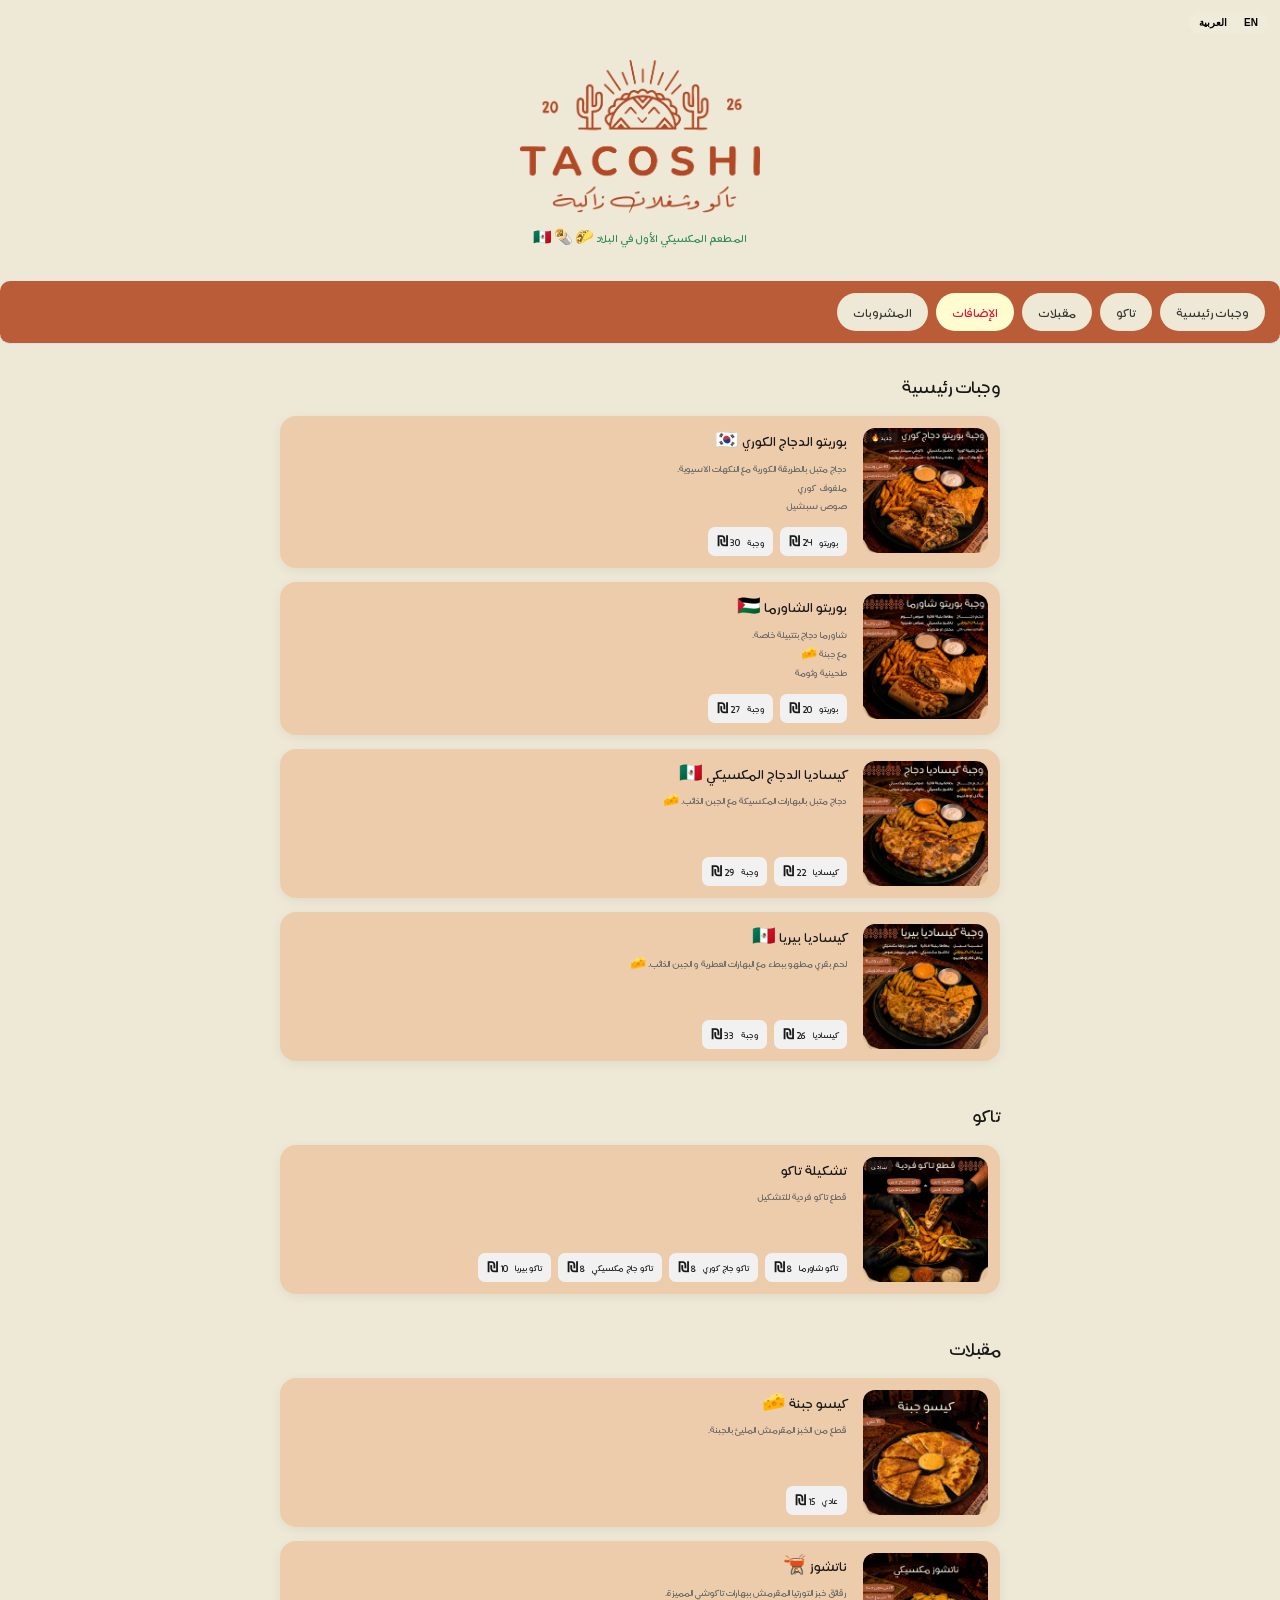
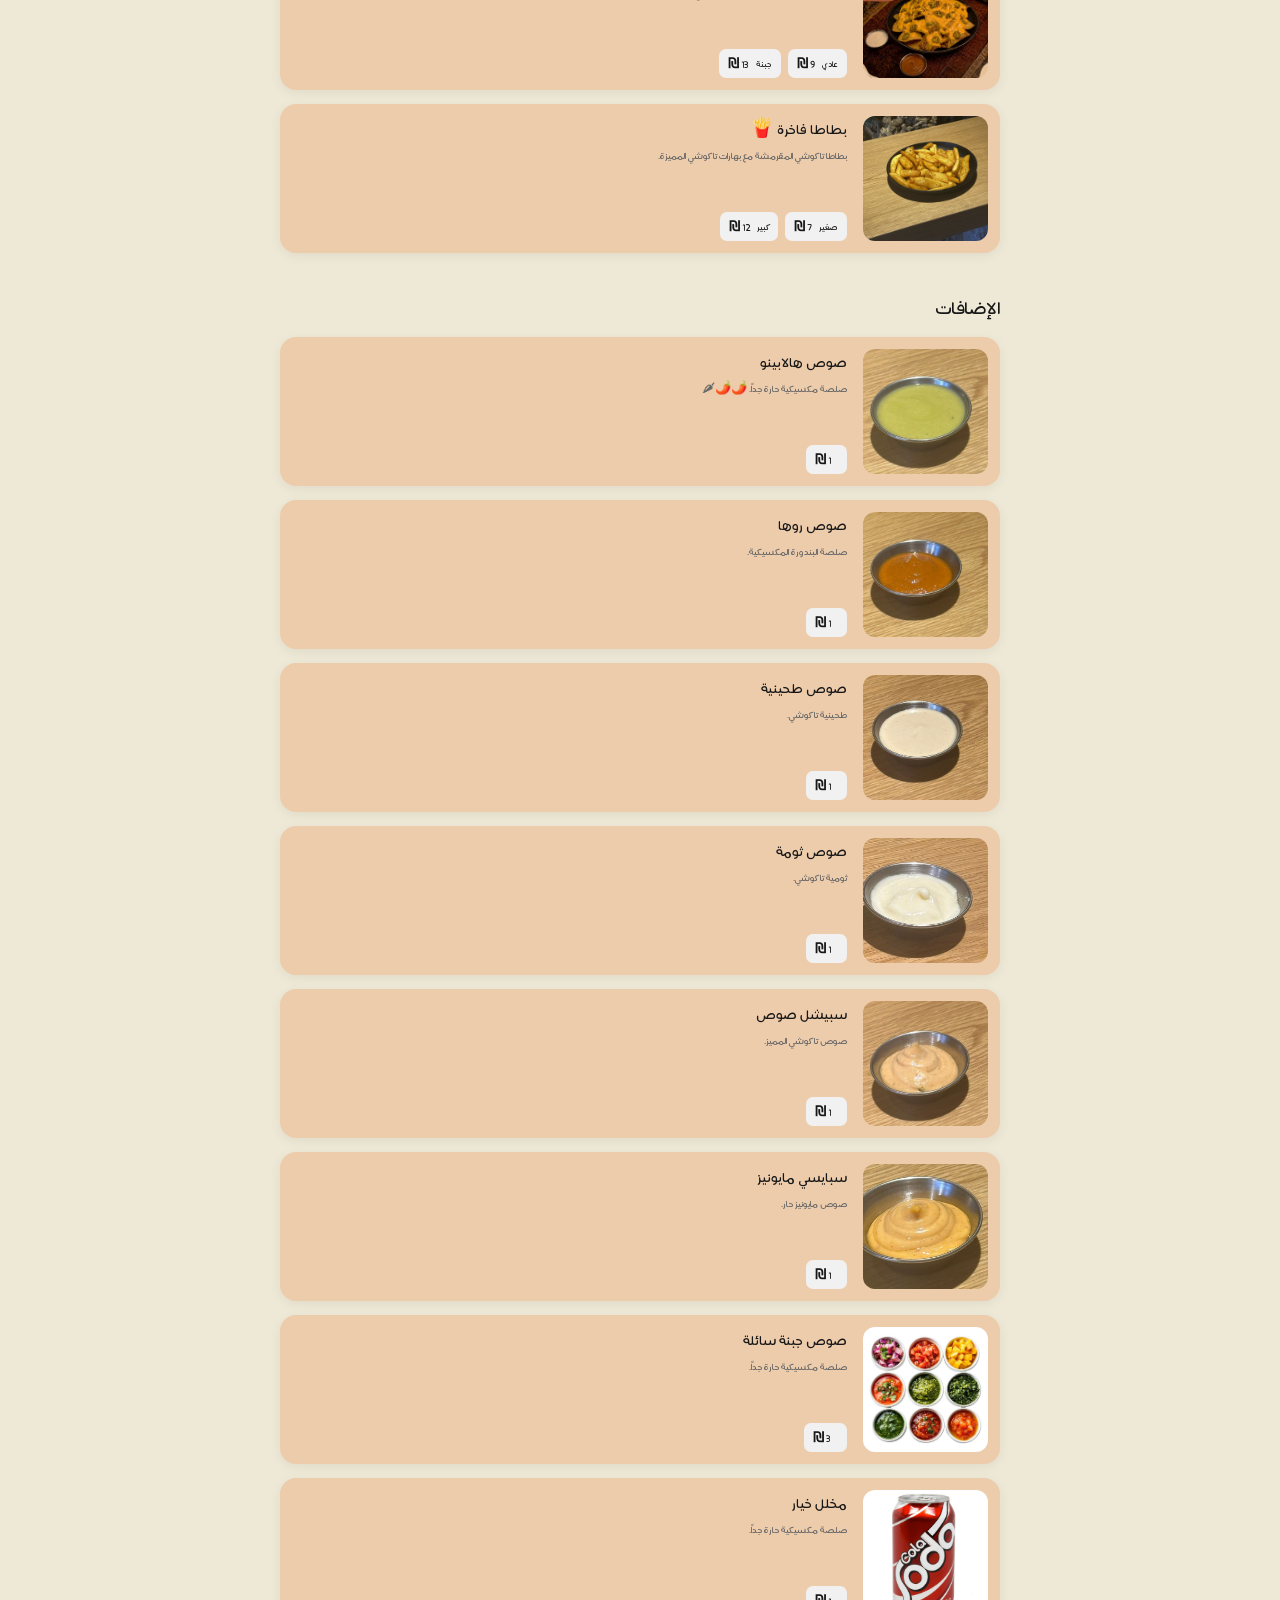
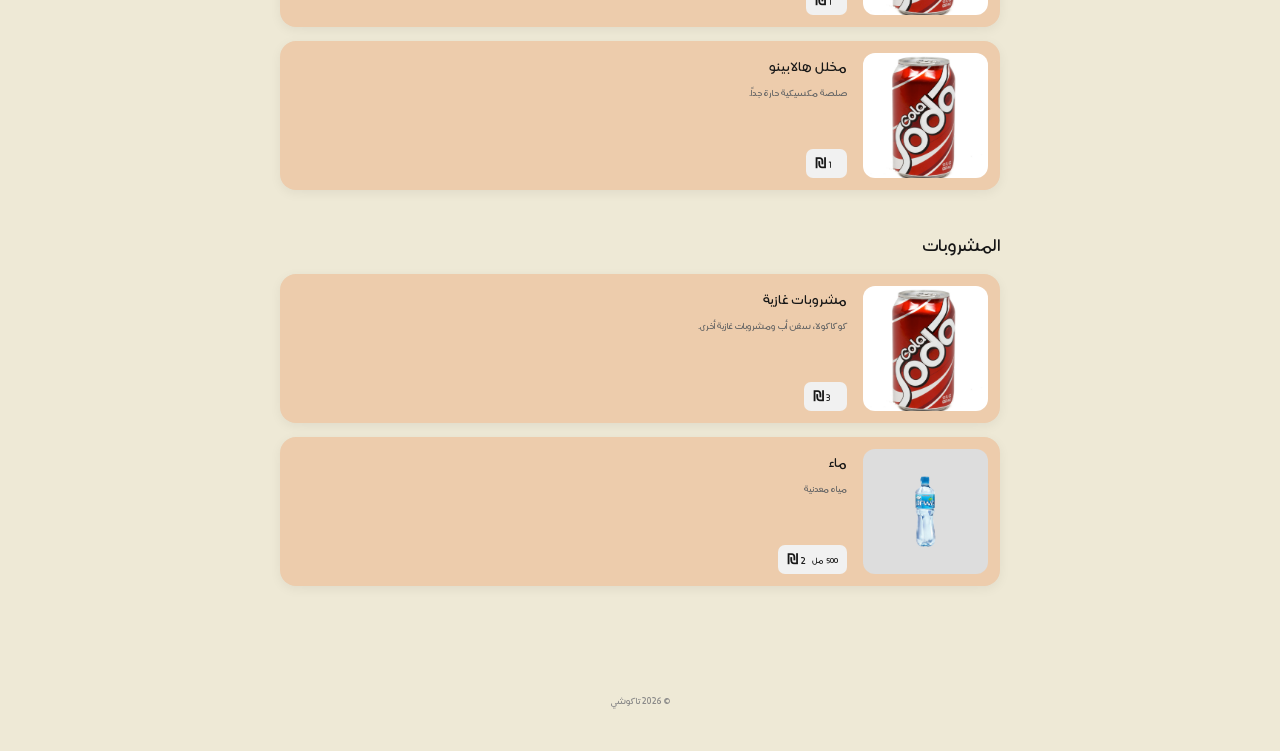
==== index.html @ 069c5f66 "Add files via upload" ====
<!DOCTYPE html>
<html lang="en" dir="ltr">

<head>
    <meta charset="UTF-8">

    <meta
        name="viewport"
        content="width=device-width, initial-scale=1.0"
    >

    <title>Tacoshi – تاكوشي</title>

    <link rel="stylesheet" href="style.css">
</head>
<div id="imageModal" class="image-modal">
    <button id="closeModal" class="close-modal">&times;</button>

    <img id="modalImage" src="" alt="">

</div>
<body style = "background: #eee9d6;" >

    <header class="hero">

        <div class="language-switcher">
            <button id="englishButton">EN</button>
            <button id="arabicButton">العربية</button>
        </div>

        <div class="logo">
			<img src="images/logo.png" alt="Your Restaurant logo">
        </div>

   

        <p id="restaurantTagline">
            المطعم المكسيكي الأول في البلاد 🌮 🌯 🇲🇽
        </p>
    </header>


    <div class="category-nav-wrapper">

    <nav
        class="category-nav"
        id="categoryNav"
    >
    </nav>

</div>


    <main id="menu">
    </main>


    <footer>
        <p id="footerText">
            © 2026 تاكوشي
        </p>
    </footer>


    <script src="app.js"></script>

</body>

</html>
---- style.css ----
#restaurantTagline {
    animation: softFlash 4s ease-in-out infinite;
}

@keyframes softFlash {
    0%,
    100% {
        opacity: 0.7;
        text-shadow: 0 0 0 rgba(255, 255, 255, 0);\
		color: limegreen;
    }

    50% {
        opacity: 1;
        text-shadow:
            0 0 8px rgba(255, 255, 255, 0.35);
			color: #00A86B;
    }
}

@font-face {
    font-family: 'TacoshiFont';
    src: url('fonts/FFHekaya-Light.woff') format('woff'),
		  url('fonts/FFHekaya-Light.woff2') format('woff2'),
          url('fonts/FFHekaya-Light.otf') format('opentype');
    font-weight: normal;
    font-style: normal;
}

* {
    box-sizing: border-box;
}

html {
    scroll-behavior: smooth;
}

body {
    margin: 0;


    /* background: #FFFDD0; 
	OVERRIDDEN INLINE
	*/
	
    color: #171717;
	font-family: 'TacoshiFont', sans-serif;

}


/* =========================
   HERO
========================= */

.hero {
    background: #eee9d6;
    color: white;
    text-align: center;

    padding:
        40px
        20px
        35px;
}

.logo {
    width: 240px;
    height: 153px;

    margin: 20px auto 15px;

    border-radius: 10%;

    overflow: hidden;

    display: flex;
    align-items: center;
    justify-content: center;
}

.logo img {
    width: 100%;
    height: 100%;

    object-fit: cover;
    object-position: center;
}

.hero h1 {
    margin: 0;

    font-size: 30px;
}

.hero p {
    margin: 8px 0 0;

    color: seagreen;

    font-size: 15px;
}


/* =========================
   CATEGORY NAVIGATION
========================= */

.category-nav {
    position: sticky;
    top: 0;

    z-index: 100;
	
	width: 100%;
	flex-wrap: nowrap;
	overflow-y: hidden;
	scrollbar-width: none;
	-webkit-overflow-scrolling: touch;
		
    display: flex;

    overflow-x: auto;

    gap: 8px;

    padding: 12px 15px;

    background: #ba5c38;

    border-bottom: 1px solid #ddd;
	border-radius: 10px;

    scrollbar-width: none;
	    scroll-snap-type: x mandatory;
}

.category-nav-wrapper {
    position: sticky;
    top: 0;
    z-index: 100;

    background: ba5c38;

    border-bottom: 1px solid #e8e8e8;
}


.category-nav::-webkit-scrollbar {
    display: none;
}

.category-button {
    flex: 0 0 auto;
	white-space: nowrap;

    border: none;
    /* scroll-snap-align: start; */
    padding:
        9px
        16px;

    border-radius: 20px;

    background: #eee9d6;

    color: #333;
    font-family: 'TacoshiFont', sans-serif;
	
    font-size: 17px;

    font-weight: 800;

    cursor: pointer;

    transition:
        background 0.15s ease,
        color 0.15s ease,
		transform 0.15s linear;
}

.category-button.active {
	position: relative;
	background: #FFFDD0;
    color: crimson;
    border-color: #111;
}


@media (hover: hover) {
	.category-button:hover {
    background: crimson;
    transform: scale(1.07);
	color: #FFFDD0;
	/* font-size: 18px; */

	}
}

.category-button.active:hover {
    background: #FFFDD0;
    color: crimson;
	transform: scale(1.03);
    border-color: #111;
}

.category-button:active {
    transform: scale(1.3);
}

/* =========================
   MENU
========================= */

main {
    width: 100%;

    max-width: 750px;
    margin: auto;

    padding:
        25px
        15px;
}

.menu-section {
    margin-bottom: 38px;

    scroll-margin-top: 65px;
}

.menu-section h2 {
    margin:
        0
        0
        16px;

    font-size: 25px;

    font-weight: 800;

    letter-spacing: -0.5px;
}


/* =========================
   MENU ITEMS
========================= */

.menu-item {
    display: flex;

    gap: 16px;

    margin-bottom: 14px;

    padding: 12px;

    background: #edccac;

    border-radius: 16px;

    box-shadow:
        0 3px 12px
        rgba(0, 0, 0, 0.06);

    overflow: hidden;

    transition:
        transform 0.15s ease,
        box-shadow 0.15s ease;
}

.image-container {
    position: relative;

    width: 125px;

    height: 125px;

    flex-shrink: 0;
}

.menu-item-image {
    width: 100%;
    height: 100%;

    object-fit: cover;

    border-radius: 12px;

    display: block;

    background: #ddd;
}

.menu-item-content {
    flex: 1;

    min-width: 0;
	
    display: flex;

    flex-direction: column;
}

.menu-item h3 {
    margin:
        2px
        0
        6px;

    font-size: 19px;

    line-height: 1.2;
}

.menu-item p {
    margin: 0;

    color: #666;

    font-size: 13px;

    line-height: 1.45;
}


.menu-item-price {
    margin-top: auto;

    padding-top: 8px;

    font-size: 18px;

    font-weight: bold;
}

.menu-item:hover {
    transform: translateY(-2px);

    box-shadow:
        0 6px 18px
        rgba(0, 0, 0, 0.09);
}



/* =========================
   FOOTER
========================= */

footer {
    padding:
        30px
        20px;

    text-align: center;

    color: #888;

    font-size: 13px;
}


/* =========================
   MOBILE
========================= */

@media (max-width: 500px) {

    .hero {
        padding:
            25px
            15px
            30px;
    }

    .hero h1 {
        font-size: 26px;
    }

    main {
        padding:
            20px
            12px
            90px;
    }

    .menu-item {
        gap: 12px;

        padding: 10px;
    }

    .image-container {
        width: 100px;
        height: 100px;
    }

    .menu-item h3 {
        font-size: 16px;
    }

    .menu-item p {
        font-size: 12px;
    }

    .variant {
        font-size: 11px;

        padding:
            5px
            7px;
    }

    .variant strong {
        font-size: 13px;
    }

    .order-button {
        right: 15px;
        bottom: 15px;

        min-width: 120px;

        padding:
            13px
            17px;
    }
}

/* =========================
   LANGUAGE SWITCHER
========================= */

.language-switcher {
    position: absolute;

    top: 12px;
    right: 12px;

    display: flex;
    gap: 3px;

    padding: 3px;

    border-radius: 20px;

    background: rgba(255, 255, 255, 0.1);

    backdrop-filter: blur(6px);
}

.language-switcher button {
    border: none;

    background: transparent;

    color: black;

    padding: 3px 7px;

    border-radius: 14px;

    font-size: 10px;
    font-weight: 600;

    line-height: 1;

    cursor: pointer;
}

.language-switcher button:hover {
    color: white;

    background: #cbcbcb;
}

/* =========================
   ARABIC
========================= */

[dir="rtl"] {
    font-family:
        Arial,
        "Noto Sans Arabic",
        sans-serif;
}

[dir="rtl"] .menu-item {
    text-align: right;
}

[dir="rtl"] .menu-item-content {
    text-align: right;
}

[dir="rtl"] .category-nav {
    direction: rtl;
}


.menu-item-variants {
    margin-top: auto;

    padding-top: 12px;

    display: flex;

    flex-wrap: wrap;

    gap: 7px;
}

.variant {
    display: flex;

    align-items: center;

    gap: 7px;

    padding:
        6px
        9px;

    border-radius: 7px;

    background: #f1f1f1;

    font-size: 12px;
}


.variant strong {
    font-size: 14px;
}

.item-badge {
    position: absolute;

    top: 3px;
    left: 3px;

    padding:
        3px
        5px;

    border-radius: 5px;

    background: rgba(17,17,17,0.7);

    color: white;

    font-size: 7px;

    font-weight: bold;

    letter-spacing: 0.5px;
}


/* =========================
   IMAGE MODAL
========================= */

.image-modal {
    position: fixed;
    inset: 0;

    z-index: 1000;

    display: flex;
    align-items: center;
    justify-content: center;

    padding: 20px;

    background: rgba(0, 0, 0, 0.85);

    opacity: 0;
    visibility: hidden;

    transition:
        opacity 0.25s ease,
        visibility 0.25s ease;

    cursor: zoom-out;
}

.image-modal.active {
    opacity: 1;
    visibility: visible;
}


/* =========================
   EXPANDED IMAGE
========================= */

.image-modal img {
    max-width: 95vw;
    max-height: 90vh;

    object-fit: contain;

    border-radius: 12px;

    box-shadow:
        0 10px 40px
        rgba(0, 0, 0, 0.4);

    cursor: default;

    transform: scale(0.75);

    opacity: 0;

    transition:
        transform 0.3s cubic-bezier(0.2, 0.8, 0.2, 1),
        opacity 0.2s ease;
}


/* Animate image into place */

.image-modal.active img {
    transform: scale(1);

    opacity: 1;
}


/* =========================
   CLOSE BUTTON
========================= */

.close-modal {
    position: absolute;

    top: 15px;
    right: 20px;

    width: 45px;
    height: 45px;

    border: none;

    border-radius: 50%;

    background: rgba(255, 255, 255, 0.15);

    color: white;

    font-size: 32px;

    line-height: 1;

    cursor: pointer;

    opacity: 0;

    transform: scale(0.8);

    transition:
        opacity 0.2s ease,
        transform 0.2s ease,
        background 0.2s ease;
}


/* Animate close button */

.image-modal.active .close-modal {
    opacity: 1;

    transform: scale(1);
}


.close-modal:hover {
    background: rgba(255, 255, 255, 0.3);
}


/* =========================
   MENU IMAGE
========================= */

.menu-item-image {
    cursor: zoom-in;

    transition:
        transform 0.2s ease;
}

.menu-item-image:hover {
    transform: scale(1.03);
}


/* Make menu photos obviously clickable */

.menu-item-image {
    cursor: zoom-in;
}
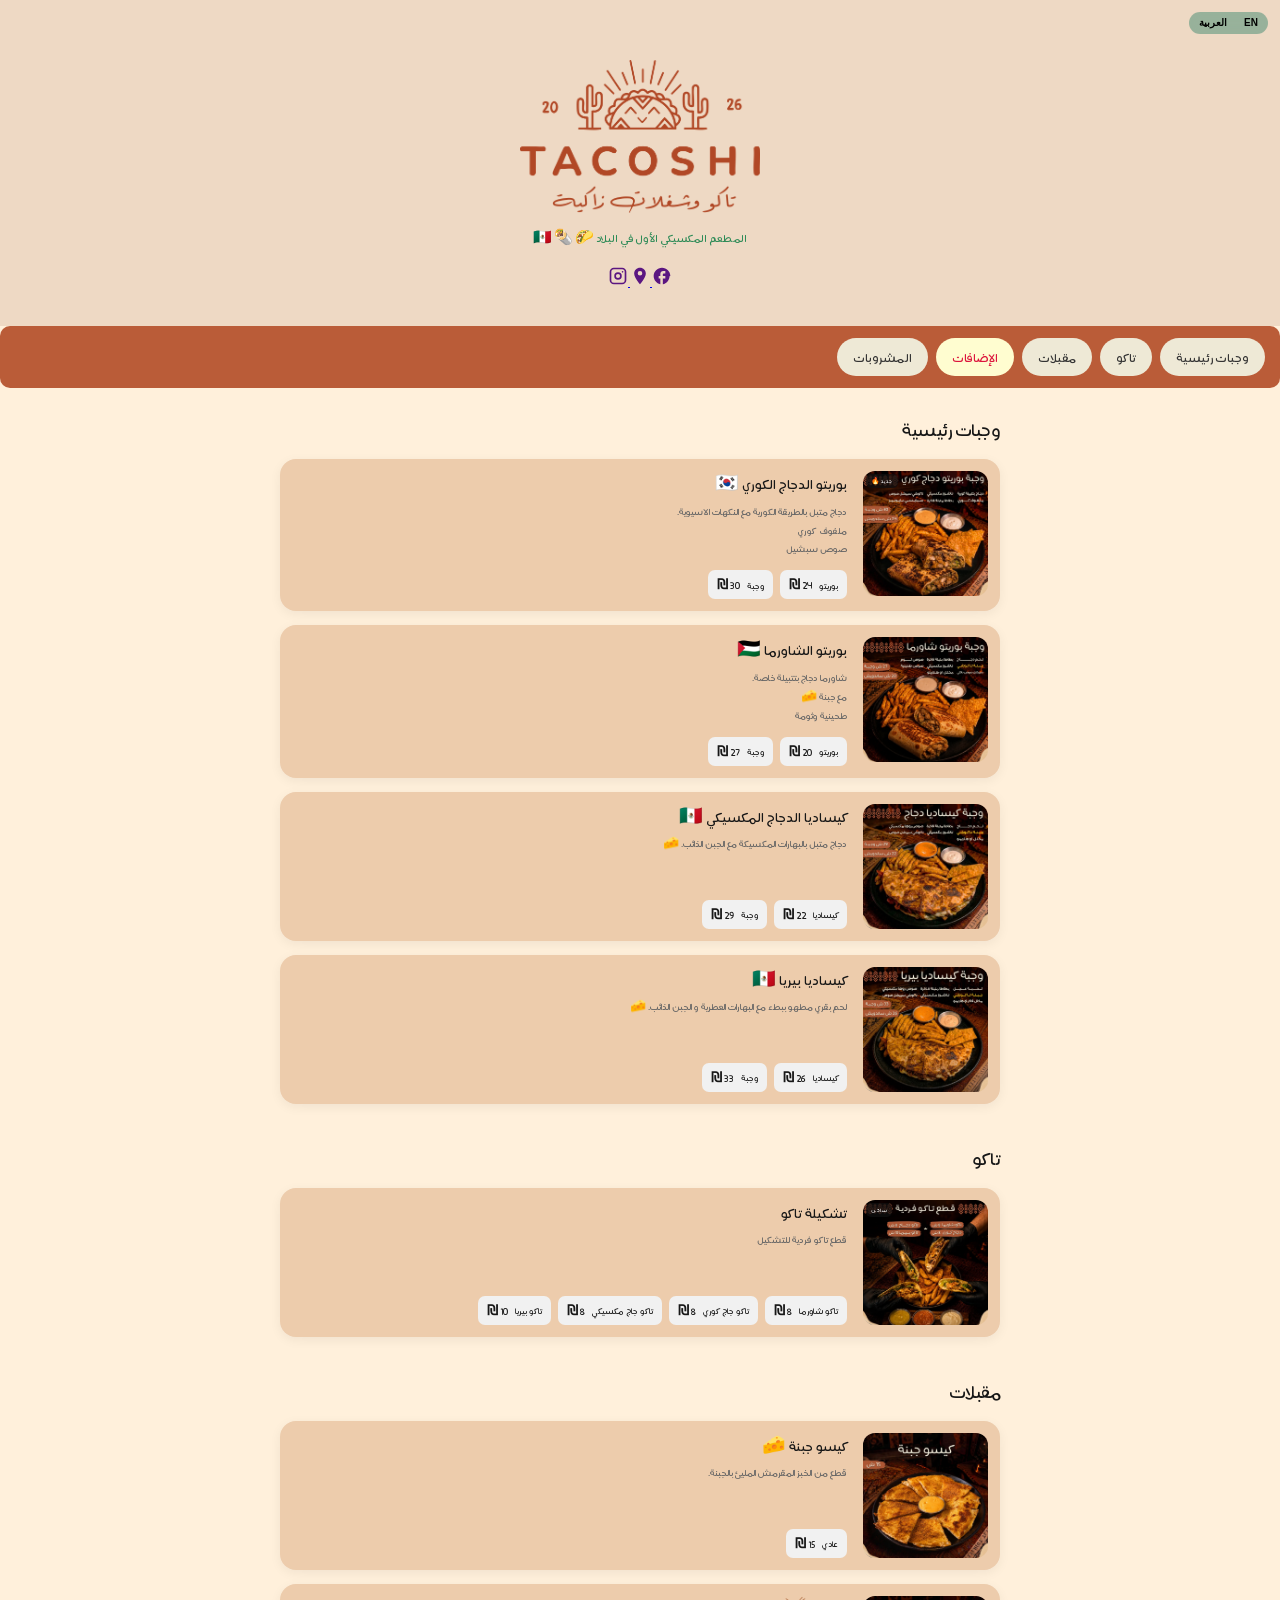
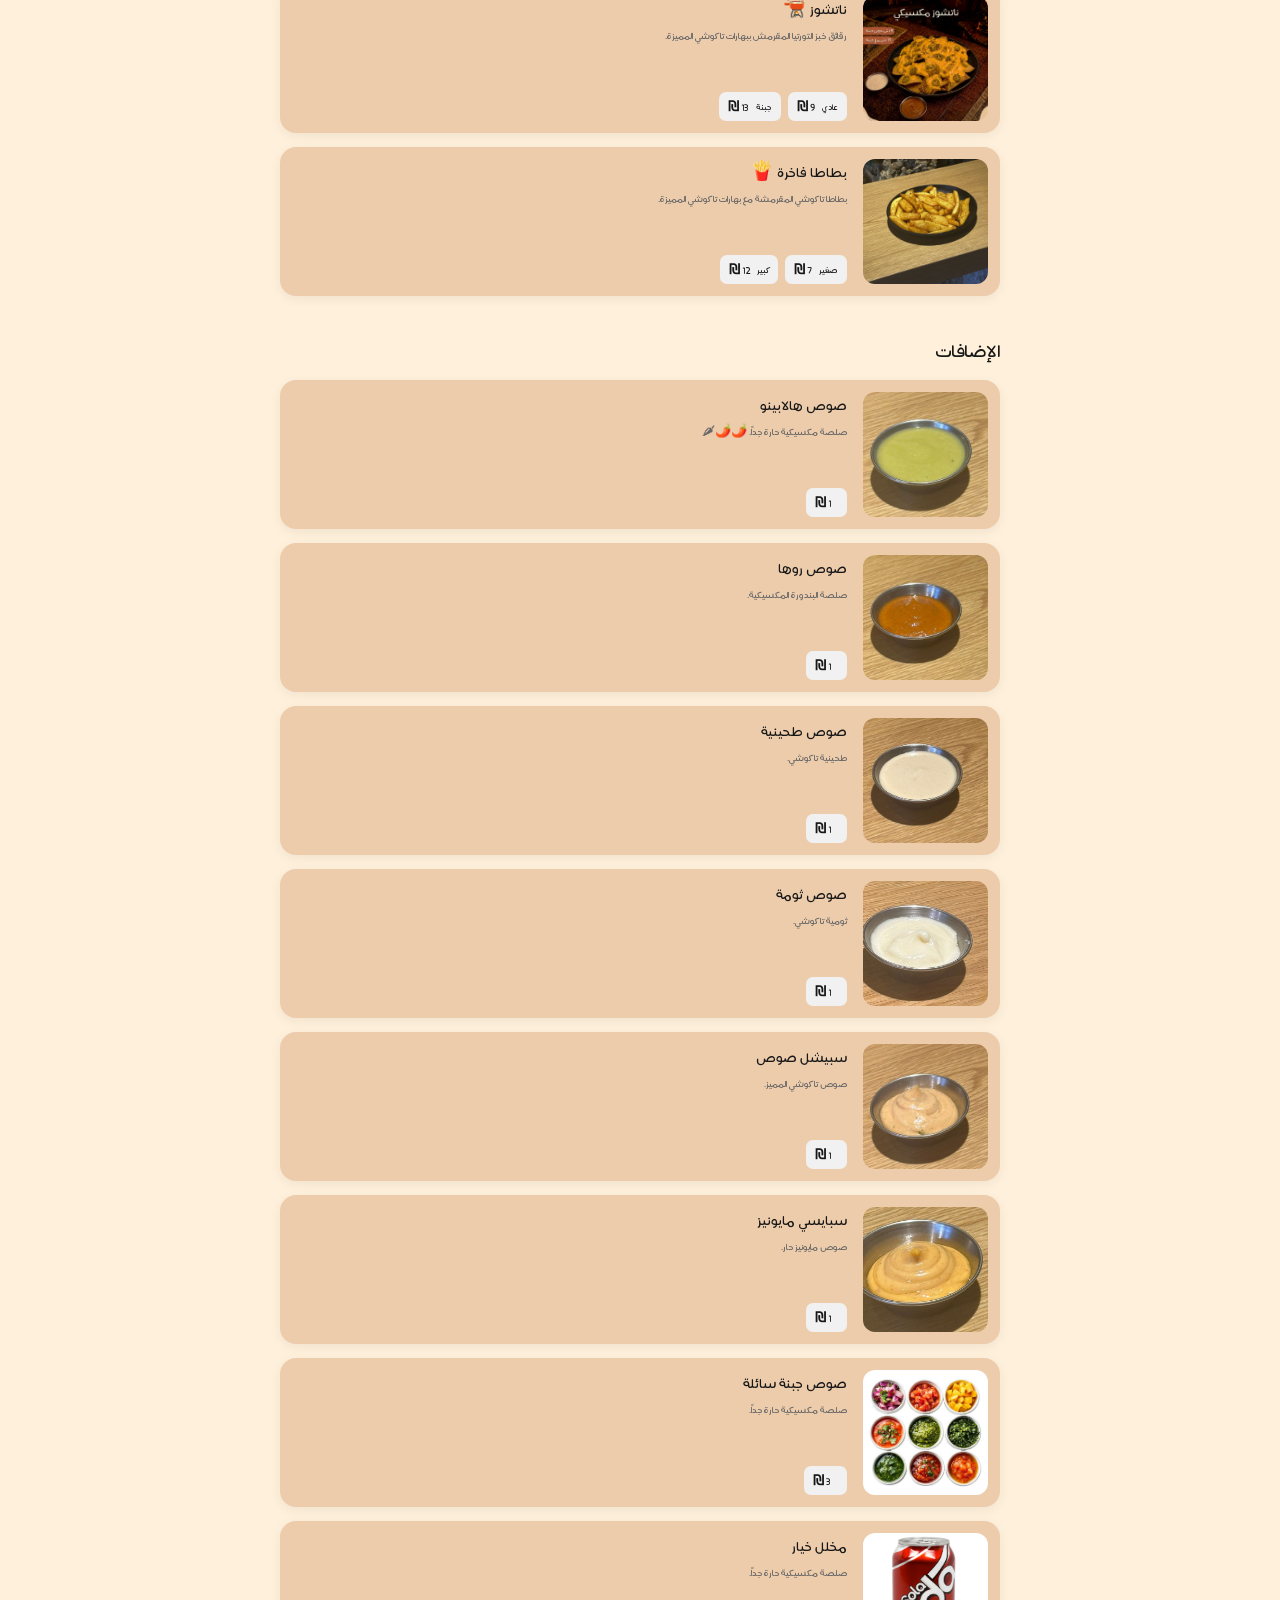
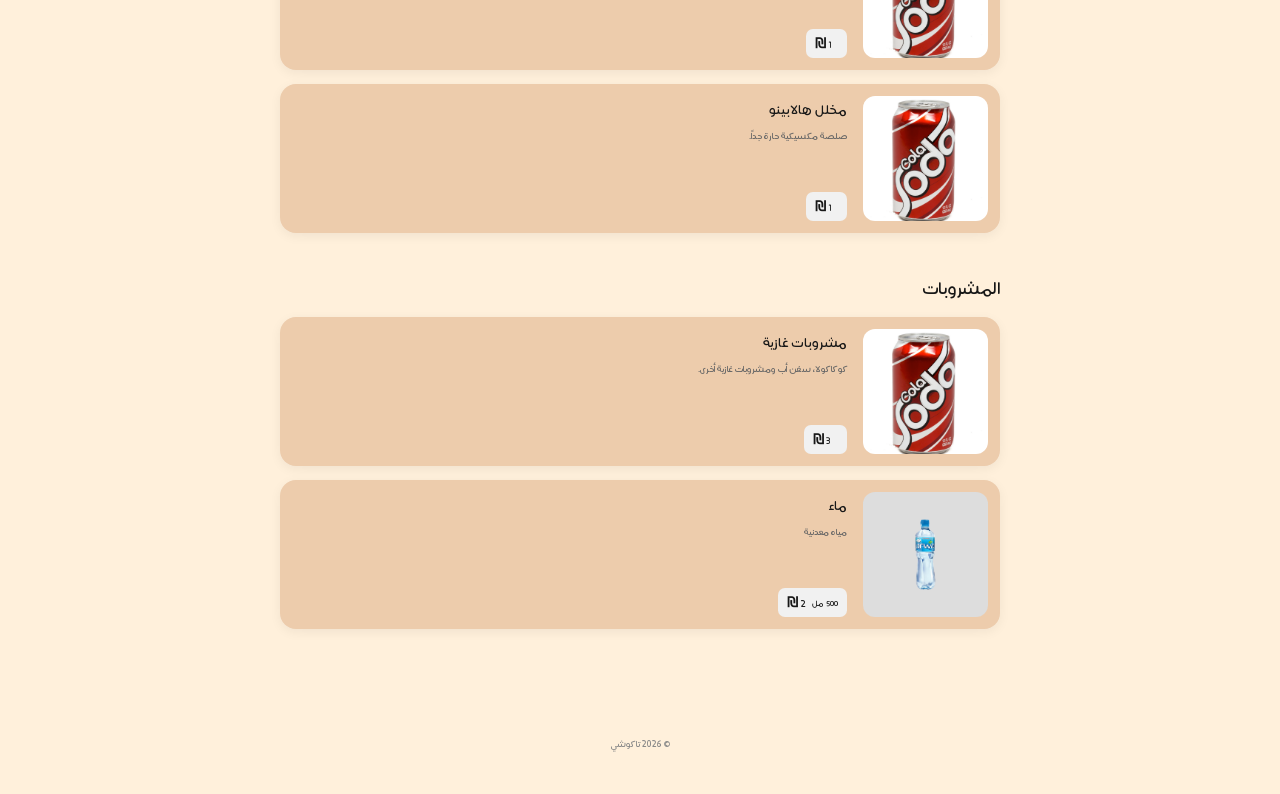
==== commit 6f53fbce: "Add files via upload" ====
--- a/index.html
+++ b/index.html
@@ -19,13 +19,14 @@
     <img id="modalImage" src="" alt="">
 
 </div>
-<body style = "background: #eee9d6;" >
+<body style = "background: #fff0db;" >
 
     <header class="hero">
 
         <div class="language-switcher">
             <button id="englishButton">EN</button>
             <button id="arabicButton">العربية</button>
+		
         </div>
 
         <div class="logo">
@@ -37,7 +38,43 @@
         <p id="restaurantTagline">
             المطعم المكسيكي الأول في البلاد 🌮 🌯 🇲🇽
         </p>
+		
+		
+	<div class="social-links">
+		<a
+			href="https://www.facebook.com/profile.php?id=61580793776670"
+			target="_blank"
+			rel="noopener noreferrer"
+			aria-label="Facebook"
+		>
+			<svg xmlns="http://w3.org" viewBox="0 0 24 24" width="24" height="24" fill="currentColor">
+  <path d="M22 12c0-5.52-4.48-10-10-10S2 6.48 2 12c0 4.84 3.44 8.87 8 9.8V15H8v-3h2V9.5C10 7.57 11.57 6 13.5 6H16v3h-2c-.55 0-1 .45-1 1v2h3v3h-3v6.95c4.56-.93 8-4.96 8-9.75z"/>
+</svg>
+		</a>
+		<a
+			href="https://maps.app.goo.gl/a6oSAwMW6RvWwPnx7"
+			target="_blank"
+			rel="noopener noreferrer"
+			aria-label="Google Maps"
+		>
+			<svg viewBox="0 0 24 24" aria-hidden="true">
+				<path d="M12 2C8.13 2 5 5.13 5 9c0 5.25 7 13 7 13s7-7.75 7-13c0-3.87-3.13-7-7-7zm0 9.5A2.5 2.5 0 1 1 12 6a2.5 2.5 0 0 1 0 5.5z"/>
+			</svg>
+		</a>
+		<a
+		href="https://www.instagram.com/tacoshi.rest/"
+		target="_blank"
+		rel="noopener noreferrer"
+		aria-label="Instagram"
+	>
+		<svg viewBox="0 0 24 24" aria-hidden="true">
+			<path d="M7 2h10a5 5 0 0 1 5 5v10a5 5 0 0 1-5 5H7a5 5 0 0 1-5-5V7a5 5 0 0 1 5-5zm0 2a3 3 0 0 0-3 3v10a3 3 0 0 0 3 3h10a3 3 0 0 0 3-3V7a3 3 0 0 0-3-3H7zm5 3.5A4.5 4.5 0 1 1 7.5 12 4.5 4.5 0 0 1 12 7.5zm0 2A2.5 2.5 0 1 0 14.5 12 2.5 2.5 0 0 0 12 9.5zM17.5 6a1 1 0 1 1-1 1 1 1 0 0 1 1-1z"/>
+			</svg>
+		</a>
+
+</div>
     </header>
+
 
 
     <div class="category-nav-wrapper">
--- a/style.css
+++ b/style.css
@@ -1,5 +1,5 @@
 #restaurantTagline {
-    animation: softFlash 4s ease-in-out infinite;
+    animation: softFlash 3s ease-in-out infinite;
 }
 
 @keyframes softFlash {
@@ -13,8 +13,8 @@
     50% {
         opacity: 1;
         text-shadow:
-            0 0 8px rgba(255, 255, 255, 0.35);
-			color: #00A86B;
+            0 0 8px rgba(255, 255, 255, 0.7);
+			color: #e87474;
     }
 }
 
@@ -39,10 +39,10 @@
     margin: 0;
 
 
-    /* background: #FFFDD0; 
+    /* background: #FFFDD0;
 	OVERRIDDEN INLINE
 	*/
-	
+
     color: #171717;
 	font-family: 'TacoshiFont', sans-serif;
 
@@ -54,7 +54,7 @@
 ========================= */
 
 .hero {
-    background: #eee9d6;
+    background: #eed9c4;
     color: white;
     text-align: center;
 
@@ -111,13 +111,13 @@
     top: 0;
 
     z-index: 100;
-	
+
 	width: 100%;
 	flex-wrap: nowrap;
 	overflow-y: hidden;
 	scrollbar-width: none;
 	-webkit-overflow-scrolling: touch;
-		
+
     display: flex;
 
     overflow-x: auto;
@@ -128,7 +128,7 @@
 
     background: #ba5c38;
 
-    border-bottom: 1px solid #ddd;
+    border-bottom: 1px solid ddd;
 	border-radius: 10px;
 
     scrollbar-width: none;
@@ -140,11 +140,29 @@
     top: 0;
     z-index: 100;
 
-    background: ba5c38;
-
-    border-bottom: 1px solid #e8e8e8;
-}
-
+    /* background: ba5c38; */
+
+    /* border-bottom: 1px solid #e8e8e875; */
+}
+
+.social-links svg {
+	display: flex row;
+	margin-top: 20px;
+    width: 20px;
+    height: 20px;
+	
+align-items: stretch;	
+    fill: #5b1681;
+}
+
+
+.category-button:hover + .category-button {
+    transform: translateX(-4px);
+}
+
+.category-button:has(+ .category-button:hover) {
+    transform: translateX(+4px);
+}
 
 .category-nav::-webkit-scrollbar {
     display: none;
@@ -166,7 +184,7 @@
 
     color: #333;
     font-family: 'TacoshiFont', sans-serif;
-	
+
     font-size: 17px;
 
     font-weight: 800;
@@ -298,7 +316,7 @@
     flex: 1;
 
     min-width: 0;
-	
+
     display: flex;
 
     flex-direction: column;
@@ -447,7 +465,7 @@
 
     border-radius: 20px;
 
-    background: rgba(255, 255, 255, 0.1);
+    background: rgba(39, 125, 101, 0.43);
 
     backdrop-filter: blur(6px);
 }
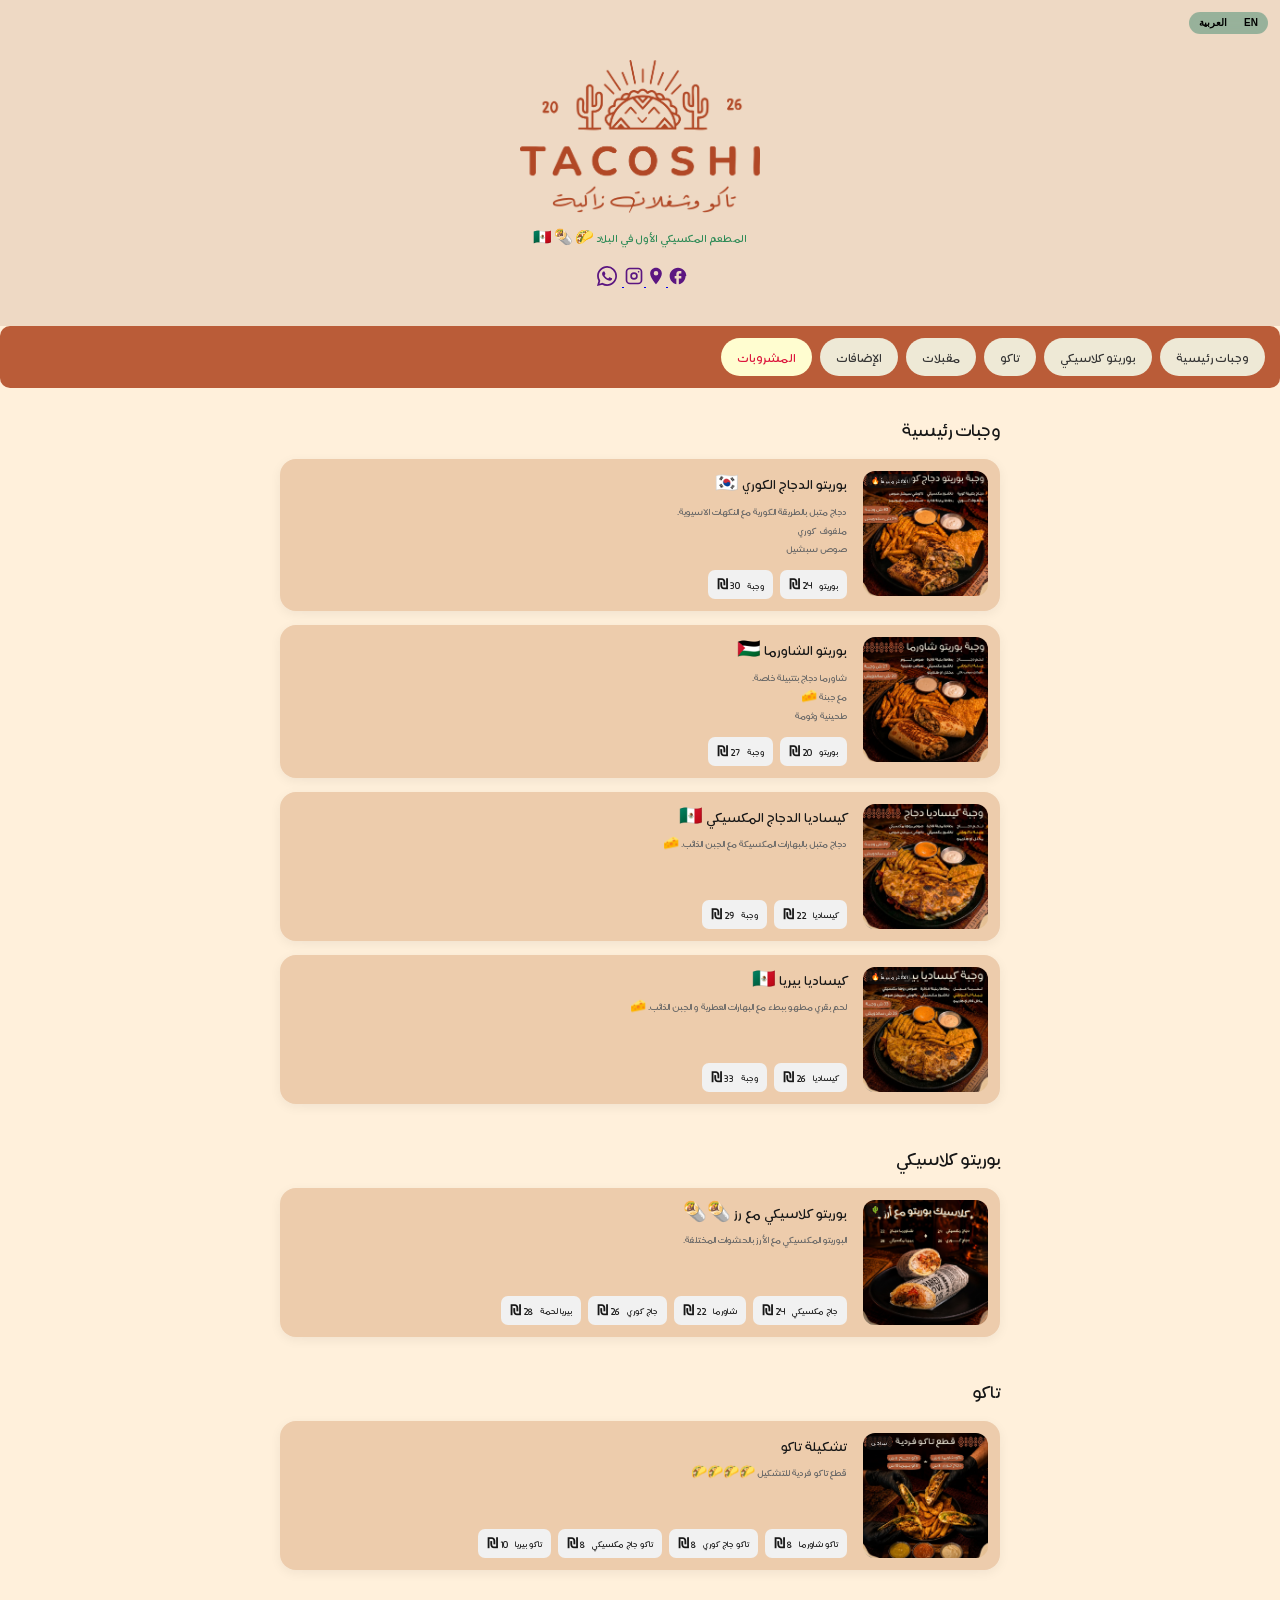
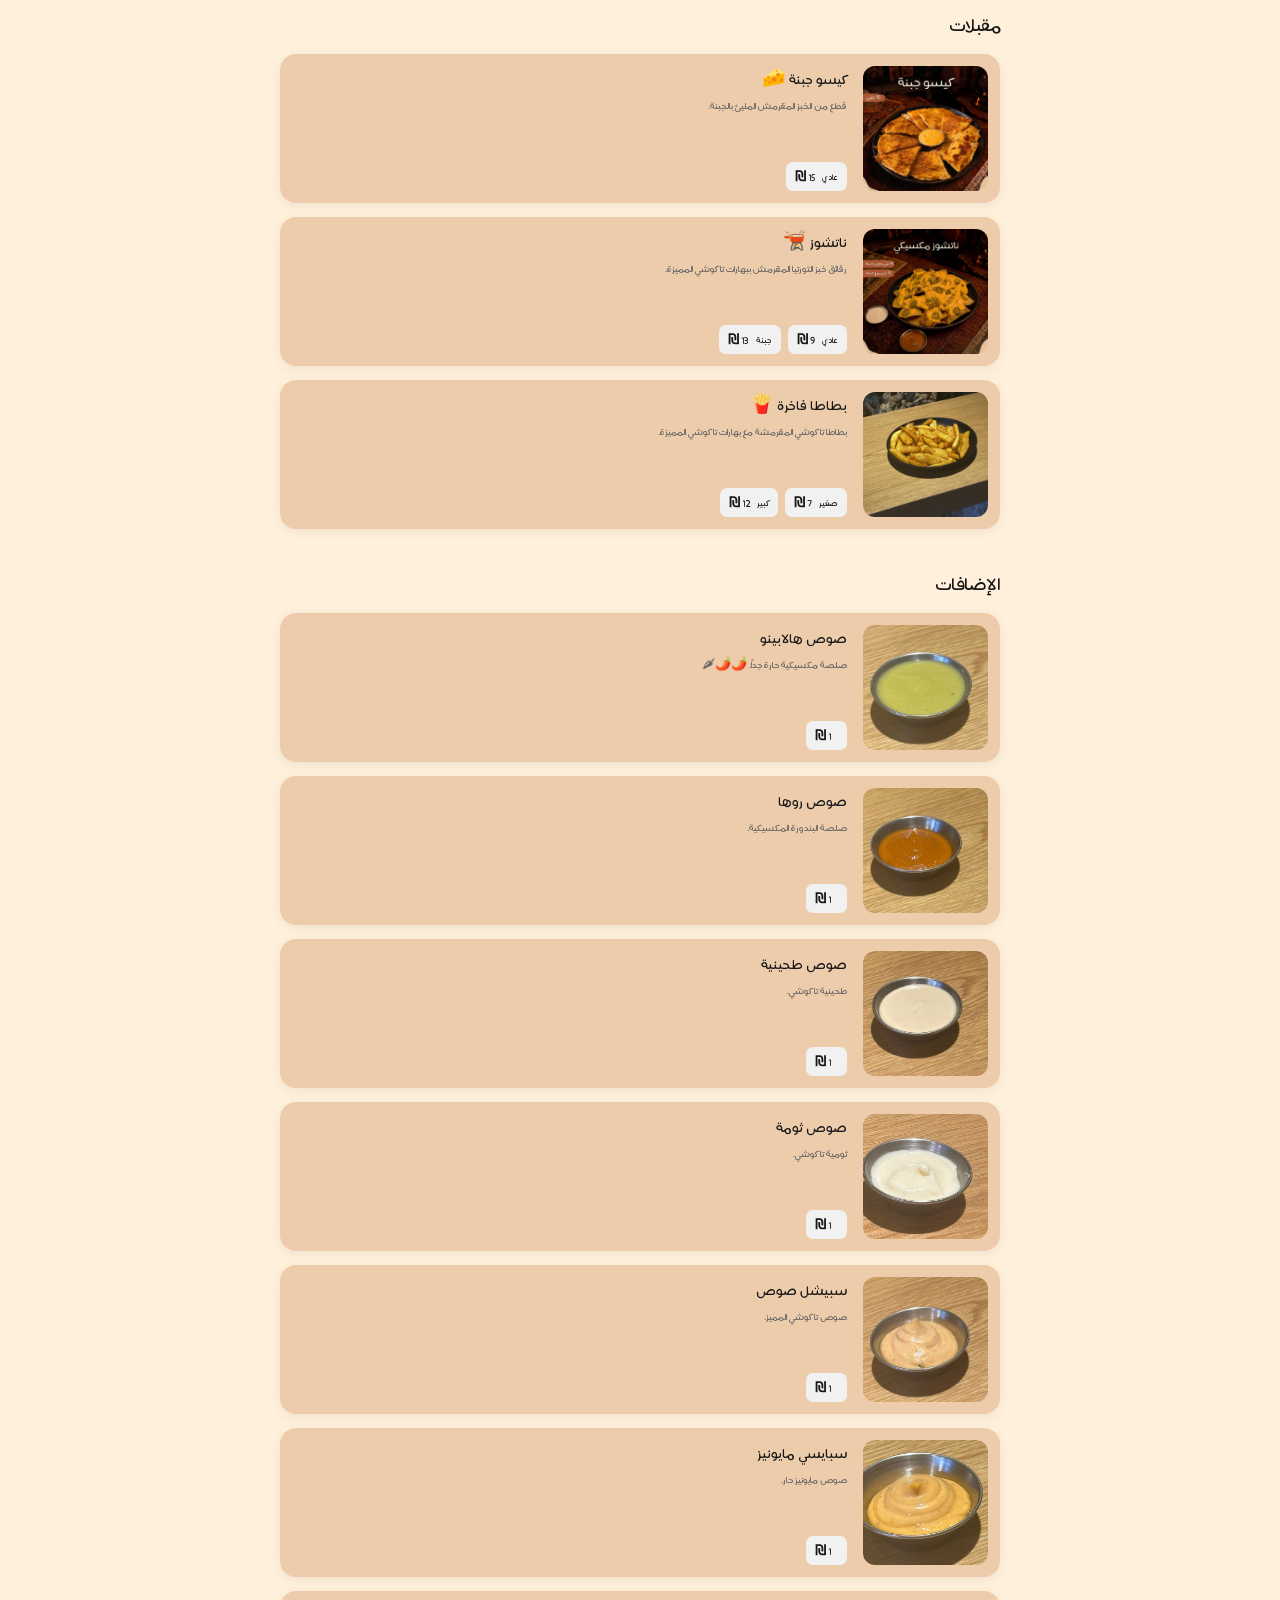
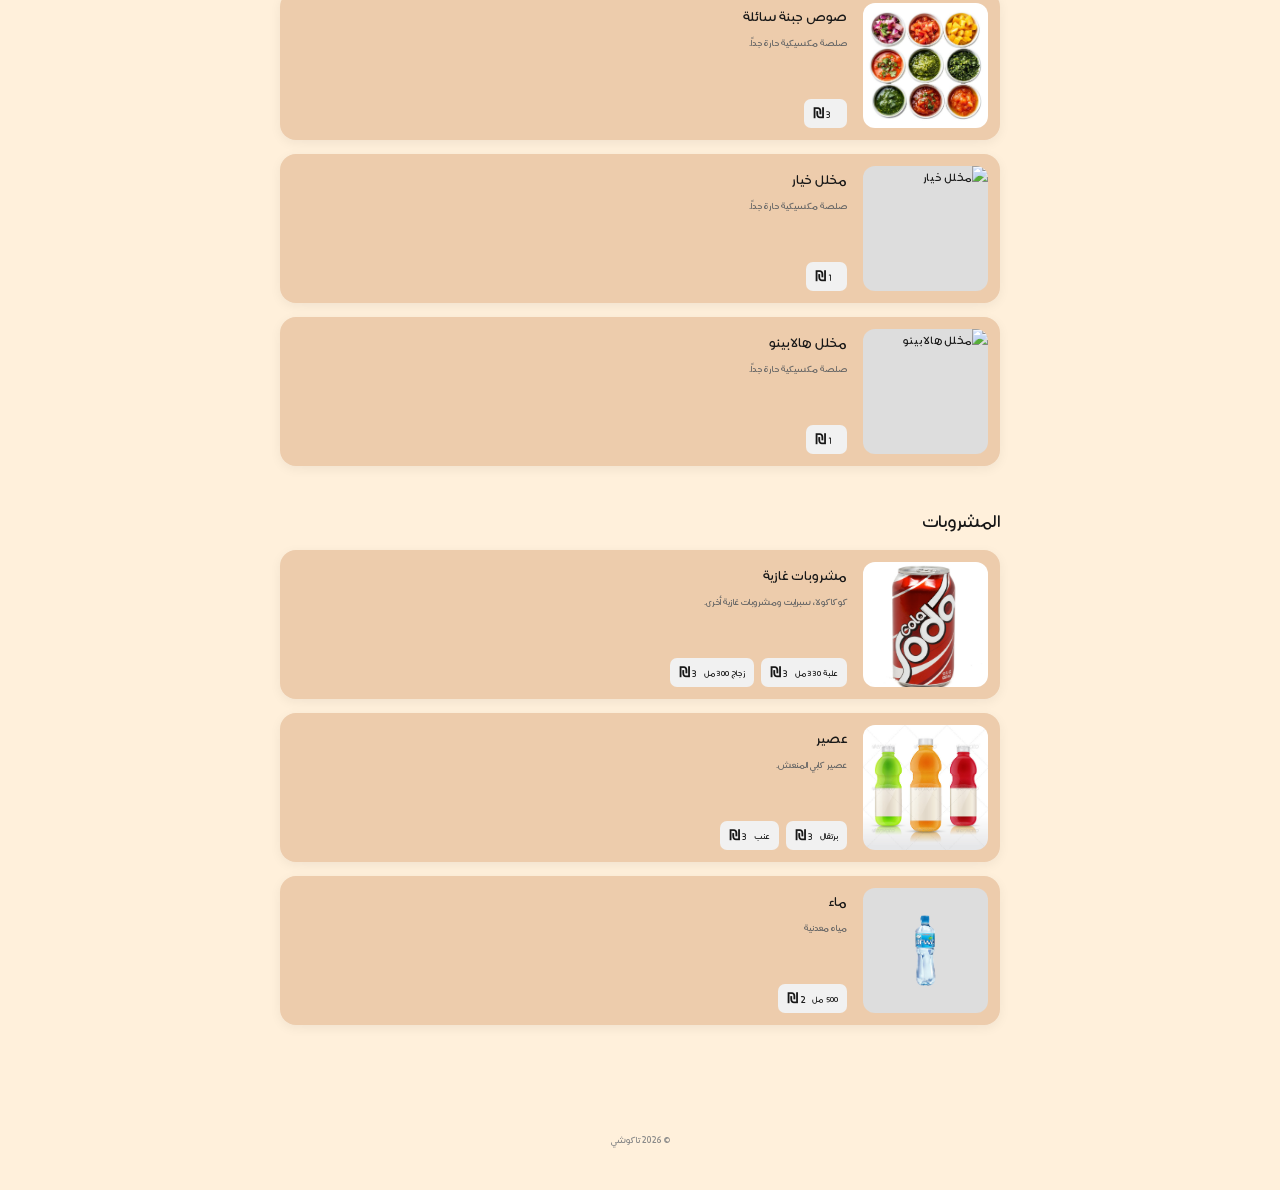
==== commit 0c3c195a: "Add files via upload added whatsapp button with hover functionality." ====
--- a/index.html
+++ b/index.html
@@ -12,6 +12,8 @@
     <title>Tacoshi – تاكوشي</title>
 
     <link rel="stylesheet" href="style.css">
+	
+	<meta name="google-site-verification" content="K6qwoz2weyJZMk_u4S-DTlKYBDwkWkcXw_jt2cKLFb4" />
 </head>
 <div id="imageModal" class="image-modal">
     <button id="closeModal" class="close-modal">&times;</button>
@@ -52,7 +54,7 @@
 </svg>
 		</a>
 		<a
-			href="https://maps.app.goo.gl/a6oSAwMW6RvWwPnx7"
+			href="https://maps.app.goo.gl/s4iCi78MddjDearY8"
 			target="_blank"
 			rel="noopener noreferrer"
 			aria-label="Google Maps"
@@ -72,7 +74,18 @@
 			</svg>
 		</a>
 
+<a
+    href="https://wa.me/970592434109"
+    target="_blank"
+    rel="noopener noreferrer"
+    aria-label="WhatsApp"
+>
+    <svg viewBox="0 0 24 24" aria-hidden="true">
+        <path d="M20.52 3.48A11.87 11.87 0 0 0 12.05 0C5.46 0 .1 5.36.1 11.95c0 2.1.55 4.16 1.6 5.98L0 24l6.22-1.63a11.9 11.9 0 0 0 5.83 1.48h.01C18.65 23.85 24 18.5 24 11.91c0-3.18-1.24-6.17-3.48-8.43zM12.06 21.8h-.01a9.9 9.9 0 0 1-5.04-1.38l-.36-.21-3.69.97.99-3.6-.23-.37a9.85 9.85 0 0 1-1.51-5.26c0-5.44 4.43-9.87 9.88-9.87 2.64 0 5.12 1.03 6.99 2.9a9.82 9.82 0 0 1 2.89 7c0 5.44-4.43 9.82-9.91 9.82zm5.42-7.39c-.3-.15-1.76-.87-2.03-.97-.27-.1-.47-.15-.66.15-.2.3-.76.97-.93 1.17-.17.2-.34.22-.64.07-.3-.15-1.25-.46-2.38-1.47-.88-.78-1.47-1.75-1.64-2.05-.17-.3-.02-.46.13-.61.13-.13.3-.34.45-.51.15-.17.2-.3.3-.5.1-.2.05-.38-.02-.53-.08-.15-.66-1.6-.91-2.2-.24-.58-.49-.5-.66-.51h-.56c-.2 0-.52.07-.79.37-.27.3-1.03 1.01-1.03 2.47s1.06 2.87 1.21 3.07c.15.2 2.08 3.18 5.03 4.46.7.3 1.24.49 1.66.63.7.22 1.34.19 1.85.12.56-.08 1.76-.72 2.01-1.42.25-.7.25-1.3.17-1.42-.07-.12-.27-.2-.56-.35z"/>
+    </svg>
+</a>
 </div>
+
     </header>
 
 
--- a/style.css
+++ b/style.css
@@ -154,8 +154,36 @@
 align-items: stretch;	
     fill: #5b1681;
 }
-
-
+.social-links a[aria-label="WhatsApp"]:hover {
+  background-color: #25D366;
+  color: white;
+  border-color: #25D366;
+}
+.social-links a[aria-label="WhatsApp"] {
+  border-radius: 50%;
+  overflow: hidden;
+  transition: background-color 0.25s ease, color 0.25s ease;
+}
+
+.social-links a[aria-label="WhatsApp"] {
+  width: 30px;
+  height: 30px;
+  padding: 0;
+  display: inline-flex;
+  align-items: center;
+  justify-content: center;
+  box-sizing: border-box;
+  border-radius: 50%;
+  line-height: 1;
+}
+
+.social-links a[aria-label="WhatsApp"] svg {
+  display: block;
+  width: 20px;
+  height: 20px;
+  flex-shrink: 0;
+  margin: 0;
+}
 .category-button:hover + .category-button {
     transform: translateX(-4px);
 }
